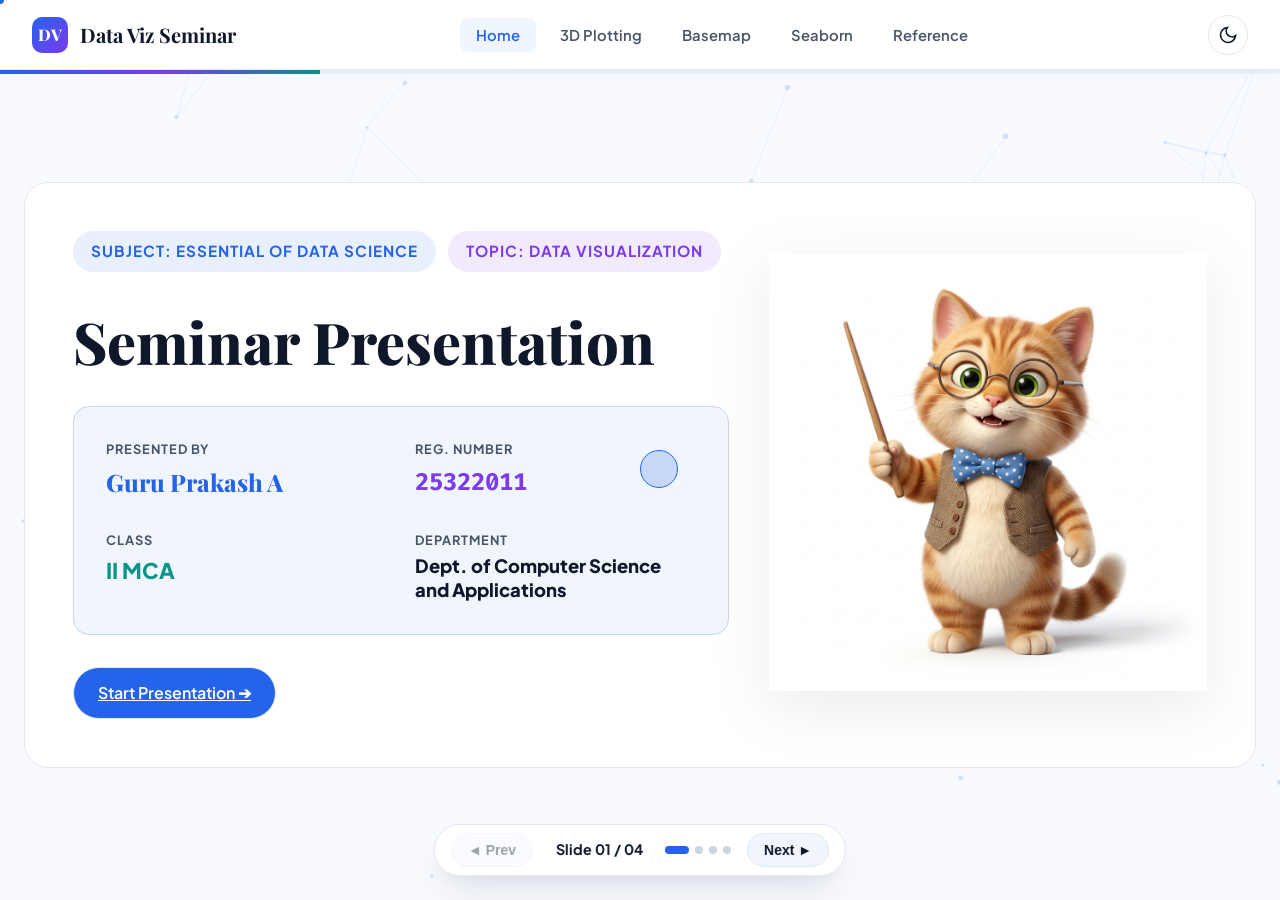
==== index.html @ 28c1ccb3 "Deploy Data Visualization Seminar interactive deck, videos, PPT, and QR codes" ====
<!DOCTYPE html>
<html lang="en" data-theme="light">
<head>
  <meta charset="UTF-8">
  <meta name="viewport" content="width=device-width, initial-scale=1.0">
  <title>Data Visualization Seminar | Essential of Data Science</title>
  <meta name="description" content="Seminar Presentation on Data Visualization in Essential of Data Science. Presented by Guru Prakash A (25322011), II MCA.">
  <link rel="preconnect" href="https://fonts.googleapis.com">
  <link href="https://fonts.googleapis.com/css2?family=Inter:wght@400;500;600;700;800&family=Fira+Code:wght@400;500&display=swap" rel="stylesheet">
  <link rel="stylesheet" href="styles.css">
  <script src="assets/js/plotly-2.27.0.min.js"></script>
  <script src="assets/js/d3.v7.min.js"></script>
  <script src="assets/js/prism.min.js"></script>
  <link rel="stylesheet" href="assets/css/prism-tomorrow.min.css">
</head>
<body>

  <!-- Dynamic Background Canvas -->
  <canvas id="bgCanvas"></canvas>

  <!-- Top Navigation Bar -->
  <nav class="navbar">
    <a href="index.html" class="nav-brand">
      <div class="nav-logo-badge">DV</div>
      <span>Data Viz Seminar</span>
    </a>
    <ul class="nav-links">
      <li><a href="index.html" class="nav-link active">Home</a></li>
      <li><a href="3d-plotting.html" class="nav-link">3D Plotting</a></li>
      <li><a href="basemap.html" class="nav-link">Basemap</a></li>
      <li><a href="seaborn.html" class="nav-link">Seaborn</a></li>
      <li><a href="reference.html" class="nav-link">Reference</a></li>
    </ul>
    <div class="nav-actions">
      <button class="btn-icon" id="themeToggleBtn" aria-label="Toggle Theme">
        <svg width="20" height="20" fill="none" stroke="currentColor" stroke-width="2" viewBox="0 0 24 24"><path d="M21 12.79A9 9 0 1111.21 3 7 7 0 0021 12.79z"/></svg>
      </button>
    </div>
  </nav>

  <div class="top-progress-bar">
    <div class="top-progress-fill"></div>
  </div>

  <main class="presentation-container">

    <!-- SLIDE 1: Cover / Presenter Card with Cat Teacher Cartoon -->
    <section class="slide-section active" id="slide-1" style="min-height: calc(100vh - 90px); display: flex; align-items: center; justify-content: center; padding: 1.5rem;">
      <div class="presenter-fullpage-card" style="width: 100%; max-width: 1240px; background: white; border-radius: 24px; border: 1px solid var(--border-light); box-shadow: var(--shadow-xl); padding: 3rem; display: grid; grid-template-columns: 1.2fr 0.8fr; gap: 2.5rem; align-items: center; position: relative; overflow: hidden;">
        
        <div style="z-index: 2;">
          <div style="display: flex; gap: 12px; flex-wrap: wrap; margin-bottom: 1.5rem;">
            <span class="slide-badge" style="background: rgba(37,99,235,0.1); color: var(--accent-primary); font-size: 0.95rem; padding: 8px 18px;">SUBJECT: ESSENTIAL OF DATA SCIENCE</span>
            <span class="slide-badge" style="background: rgba(124,58,237,0.1); color: var(--accent-secondary); font-size: 0.95rem; padding: 8px 18px;">TOPIC: DATA VISUALIZATION</span>
          </div>

          <h1 style="font-family: var(--font-heading); font-size: clamp(2.4rem, 4.5vw, 3.8rem); font-weight: 800; color: var(--text-main); margin-bottom: 2rem; line-height: 1.15;">
            Seminar Presentation
          </h1>

          <div style="display: grid; grid-template-columns: 1fr 1fr; gap: 1.75rem; background: var(--bg-secondary); padding: 2rem; border-radius: 16px; border: 1px solid var(--border-subtle);">
            <div>
              <div style="font-size: 0.8rem; font-weight: 700; text-transform: uppercase; letter-spacing: 1px; color: var(--text-muted); margin-bottom: 4px;">PRESENTED BY</div>
              <div style="font-size: 1.5rem; font-weight: 800; color: var(--accent-primary); font-family: var(--font-heading);">Guru Prakash A</div>
            </div>

            <div>
              <div style="font-size: 0.8rem; font-weight: 700; text-transform: uppercase; letter-spacing: 1px; color: var(--text-muted); margin-bottom: 4px;">REG. NUMBER</div>
              <div style="font-size: 1.5rem; font-weight: 800; color: var(--accent-secondary); font-family: var(--font-code);">25322011</div>
            </div>

            <div>
              <div style="font-size: 0.8rem; font-weight: 700; text-transform: uppercase; letter-spacing: 1px; color: var(--text-muted); margin-bottom: 4px;">CLASS</div>
              <div style="font-size: 1.35rem; font-weight: 800; color: var(--accent-teal);">II MCA</div>
            </div>

            <div>
              <div style="font-size: 0.8rem; font-weight: 700; text-transform: uppercase; letter-spacing: 1px; color: var(--text-muted); margin-bottom: 4px;">DEPARTMENT</div>
              <div style="font-size: 1.15rem; font-weight: 800; color: var(--text-main); line-height: 1.3;">Dept. of Computer Science and Applications</div>
            </div>
          </div>

          <div style="margin-top: 2rem; display: flex; gap: 1rem;">
            <a href="3d-plotting.html" class="slide-btn" style="background: var(--accent-primary); color: white; padding: 12px 24px; font-size: 1rem;">Start Presentation ➔</a>
          </div>
        </div>

        <!-- Cat Teacher Cartoon Illustration -->
        <div style="text-align: center; position: relative;">
          <img src="assets/images/cat_teacher.png" alt="Cat Teacher Cartoon with Pointer Stick" style="width: 100%; max-height: 480px; object-fit: contain; filter: drop-shadow(0 15px 30px rgba(0,0,0,0.08));" />
        </div>

      </div>
    </section>

    <!-- SLIDE 2: Overview & Flowchart Diagram (Only Image & Prominent Bold Title) -->
    <section class="slide-section" id="slide-2" style="min-height: calc(100vh - 90px); display: flex; flex-direction: column; justify-content: center; align-items: center; text-align: center;">
      <div class="slide-badge" style="margin-bottom: 1rem;">📖 Seminar Overview</div>
      <h2 class="slide-title" style="font-size: clamp(2.5rem, 5vw, 4.2rem); font-weight: 800; color: var(--text-main); margin-bottom: 0.75rem; letter-spacing: -0.5px;">
        About This Seminar Topic
      </h2>
      <p class="slide-subtitle" style="font-size: 1.15rem; max-width: 900px; margin: 0 auto 2rem; color: var(--text-muted); line-height: 1.8;">
        This seminar covers key topics from <em>Essential of Data Science</em> — focusing on <strong>Matplotlib 3D plotting</strong>, <strong>Basemap geographic mapping</strong>, and <strong>Seaborn statistical graphics</strong>.
      </p>

      <!-- BIG Flowchart Content Image (Full Focus) -->
      <div class="interactive-card" style="width: 100%; max-width: 1100px; text-align: center; padding: 2rem; background: white; border-radius: 20px; box-shadow: var(--shadow-xl); border: 1px solid var(--border-light);">
        <img class="flowchart-img" src="assets/images/flowchart.png" alt="Data Visualization Flowchart with Teddy Bear Teacher" style="width: 100%; max-height: 520px; object-fit: contain; border-radius: 12px; filter: drop-shadow(0 10px 25px rgba(0,0,0,0.06));" />
      </div>

      <div style="margin-top: 1.75rem; display: flex; gap: 1rem; justify-content: center;">
        <button class="slide-btn" onclick="if(window.goToSlide) window.goToSlide(2);" style="background: var(--accent-primary); color: white; padding: 10px 22px; font-weight: 700;">
          Explore Foundations & Scope ➔
        </button>
      </div>
    </section>

    <!-- SLIDE 3: What is Data Visualization & Key Topics Covered -->
    <section class="slide-section" id="slide-3">
      <div class="slide-badge">📌 Core Foundations & Scope</div>
      <h2 class="slide-title" style="font-size: clamp(2.2rem, 4.2vw, 3.4rem); font-weight: 800;">What is Data Visualization?</h2>
      <p class="slide-subtitle">
        Understanding the graphical representation of data, why visual abstraction matters, and the core modules explored in this seminar.
      </p>

      <div class="card-grid-2col">
        <div class="interactive-card">
          <h3 class="card-title" style="display: flex; align-items: center; gap: 8px;">
            <span>📌 What is Data Visualization?</span>
          </h3>
          <p style="color:var(--text-muted); line-height:1.9; margin-top:0.75rem;">
            <strong>Data Visualization</strong> is the graphical representation of information and data. By using visual elements like charts, graphs, and maps,
            data visualization tools provide an accessible way to see and understand trends, outliers, and patterns in data.
          </p>
          <p style="color:var(--text-muted); line-height:1.9; margin-top:0.75rem;">
            In Python, the primary foundational library is <strong>Matplotlib</strong> — a multi-platform data visualization library built on NumPy arrays and designed to integrate with SciPy and Pandas.
          </p>

          <!-- Real-World Example Box -->
          <div class="topic-realworld-box">
            <div class="realworld-box-header">
              <span>💡 Real-World Example & Industry Application</span>
            </div>
            <div class="realworld-box-content">
              <div class="realworld-item example">
                <strong>🌐 Real-World Example:</strong> High-frequency financial trading dashboards visualizing live stock fluctuations and public health pandemic rate tracking.
              </div>
              <div class="realworld-item usage">
                <strong>🏢 Where It Is Used:</strong> FinTech quantitative analytics, enterprise executive reporting, healthcare epidemiology, and scientific research publications.
              </div>
            </div>
          </div>
        </div>

        <div class="interactive-card">
          <h3 class="card-title" style="display: flex; align-items: center; gap: 8px;">
            <span>🔑 Key Topics Covered in This Seminar</span>
          </h3>
          <ul style="margin-left:1.25rem; margin-top:1rem; color:var(--text-muted); line-height:2.1; font-size: 0.95rem;">
            <li><strong>Topic 1: 3D Plotting in Matplotlib:</strong> <code>mplot3d</code> toolkit, 3D line & scatter, contour relief, camera angle optimization (<code>view_init</code>), wireframes & surfaces, and surface triangulations.</li>
            <li><strong>Topic 2: Geographic Data with Basemap:</strong> Map projections (cylindrical, pseudo-cylindrical, perspective, conic), physical boundaries, relief backgrounds, and plotting multi-dimensional coordinates.</li>
            <li><strong>Topic 3: Visualization with Seaborn:</strong> High-level statistical exploration, Kernel Density Estimation (KDE), pairplots, faceted grids, factor plots, and time-series bar plots.</li>
          </ul>

          <div style="margin-top: 1.5rem; display: flex; gap: 10px; flex-wrap: wrap;">
            <a href="3d-plotting.html" class="slide-btn" style="background: var(--accent-secondary); color: white; padding: 8px 16px; font-size: 0.85rem;">Topic 1: 3D Plotting ➔</a>
            <a href="basemap.html" class="slide-btn" style="background: var(--accent-teal); color: white; padding: 8px 16px; font-size: 0.85rem;">Topic 2: Basemap ➔</a>
            <a href="seaborn.html" class="slide-btn" style="background: var(--accent-rose); color: white; padding: 8px 16px; font-size: 0.85rem;">Topic 3: Seaborn ➔</a>
          </div>
        </div>
      </div>
    </section>

    <!-- SLIDE 4: Datasets Reference Table -->
    <section class="slide-section" id="slide-4">
      <div class="slide-badge">📁 Datasets Used in This Seminar</div>
      <h2 class="slide-title">Dataset Reference Guide</h2>
      <p class="slide-subtitle">
        All datasets referenced across the three topics are summarized below. No per-slide repetition — this is your single reference table.
      </p>

      <div class="interactive-card" style="margin-bottom:1.5rem;">
        <h3 class="card-title" style="margin-bottom:1rem;">📊 All Datasets at a Glance</h3>
        <div style="overflow-x:auto;">
          <table style="width:100%; border-collapse:collapse; font-size:0.92rem;">
            <thead>
              <tr style="border-bottom:2px solid var(--border-light); background:var(--bg-secondary); text-align:left;">
                <th style="padding:10px;">Dataset</th>
                <th style="padding:10px;">Rows × Cols</th>
                <th style="padding:10px;">Key Columns</th>
                <th style="padding:10px;">Used In</th>
                <th style="padding:10px;">Source</th>
              </tr>
            </thead>
            <tbody>
              <tr style="border-bottom:1px solid var(--border-light);">
                <td style="padding:10px; font-weight:700; color:var(--accent-rose);">🌸 Iris</td>
                <td style="padding:10px;">150 × 5</td>
                <td style="padding:10px;"><code>sepal_length, sepal_width, petal_length, petal_width, species</code></td>
                <td style="padding:10px;">3D Scatter, Pairplot, KDE</td>
                <td style="padding:10px;">Fisher, 1936 / <code>sns.load_dataset("iris")</code></td>
              </tr>
              <tr style="border-bottom:1px solid var(--border-light);">
                <td style="padding:10px; font-weight:700; color:var(--accent-primary);">🍽️ Tips</td>
                <td style="padding:10px;">244 × 7</td>
                <td style="padding:10px;"><code>total_bill, tip, sex, smoker, day, time, size</code></td>
                <td style="padding:10px;">Faceted Histograms, Factor Plots, 3D Bar</td>
                <td style="padding:10px;"><code>sns.load_dataset("tips")</code></td>
              </tr>
              <tr style="border-bottom:1px solid var(--border-light);">
                <td style="padding:10px; font-weight:700; color:var(--accent-teal);">✈️ Flights</td>
                <td style="padding:10px;">144 × 3</td>
                <td style="padding:10px;"><code>year, month, passengers</code> (pivoted 12×12)</td>
                <td style="padding:10px;">Heatmap, 3D Surface Topography</td>
                <td style="padding:10px;"><code>sns.load_dataset("flights")</code></td>
              </tr>
              <tr style="border-bottom:1px solid var(--border-light);">
                <td style="padding:10px; font-weight:700; color:var(--accent-secondary);">🌐 World Cities</td>
                <td style="padding:10px;">20 × 5</td>
                <td style="padding:10px;"><code>city, country, lat, lon, pop</code></td>
                <td style="padding:10px;">Basemap Scatter Overlay, Bubble Map</td>
                <td style="padding:10px;">Curated major metro areas</td>
              </tr>
              <tr style="border-bottom:1px solid var(--border-light);">
                <td style="padding:10px; font-weight:700; color:#d97706;">📐 Parametric Helix</td>
                <td style="padding:10px;">1000 pts</td>
                <td style="padding:10px;"><code>z = linspace(0,15), x = sin(z), y = cos(z)</code></td>
                <td style="padding:10px;">3D Line & Scatter, ax.plot3D</td>
                <td style="padding:10px;">Generated via NumPy</td>
              </tr>
              <tr>
                <td style="padding:10px; font-weight:700;">🔬 Sinusoidal Grid</td>
                <td style="padding:10px;">30×30 mesh</td>
                <td style="padding:10px;"><code>Z = sin(sqrt(X² + Y²))</code>, meshgrid(-6,6)</td>
                <td style="padding:10px;">Contour3D, Wireframe, Surface, Triangulation</td>
                <td style="padding:10px;">Generated via NumPy meshgrid</td>
              </tr>
            </tbody>
          </table>
        </div>
      </div>

      <!-- Real-World Example Box for Datasets -->
      <div class="topic-realworld-box" style="margin-bottom: 2rem;">
        <div class="realworld-box-header">
          <span>💡 Real-World Example & Industry Application</span>
        </div>
        <div class="realworld-box-content">
          <div class="realworld-item example">
            <strong>🌐 Real-World Example:</strong> Benchmark datasets like Fisher's Iris and restaurant tipping logs provide standard ground-truth baselines for verifying statistical clustering and predictive modeling.
          </div>
          <div class="realworld-item usage">
            <strong>🏢 Where It Is Used:</strong> Machine learning algorithm validation, data science university curriculum benchmark tests, and automated model evaluation pipelines.
          </div>
        </div>
      </div>

      <!-- Navigation Footer for Datasets Slide -->
      <div class="slide-footer-nav" style="margin-top: 2rem;">
        <a href="javascript:void(0)" onclick="if(window.goToSlide) window.goToSlide(0)" class="footer-nav-card">
          ↺ Back to Cover
        </a>
        <a href="3d-plotting.html" class="footer-nav-card" style="background: var(--accent-primary); color: white; border-color: var(--accent-primary);">
          Start Topic 1: 3D Plotting ➔
        </a>
      </div>
    </section>

  </main>

  <!-- Floating Presentation Dock -->
  <div class="slide-controls-dock">
    <button class="slide-btn slide-btn-prev">◄ Prev</button>
    <div class="slide-indicator">Slide 01 / 04</div>
    <div class="slide-dots"></div>
    <button class="slide-btn slide-btn-next">Next ►</button>
  </div>

  <!-- Command Palette Modal -->
  <div class="cmd-palette-backdrop" id="cmdPaletteBackdrop">
    <div class="cmd-palette-modal">
      <div class="cmd-input-box">
        <svg width="20" height="20" fill="none" stroke="currentColor" stroke-width="2" viewBox="0 0 24 24"><circle cx="11" cy="11" r="8"/><path d="M21 21l-4.35-4.35"/></svg>
        <input type="text" id="cmdInput" placeholder="Search slides, topics, datasets..." />
      </div>
      <ul class="cmd-results-list" id="cmdResultsList"></ul>
    </div>
  </div>

  <!-- Application Script -->
  <script src="script.js"></script>
</body>
</html>
---- styles.css ----
/* ==========================================================================
   INTERACTIVE DATA VISUALIZATION SEMINAR - SLIDE PRESENTATION DESIGN SYSTEM
   ========================================================================== */

@import url('https://fonts.googleapis.com/css2?family=Fira+Code:wght@400;500;600&family=Playfair+Display:ital,wght@0,500;0,700;0,800;1,600&family=Plus+Jakarta+Sans:wght@300;400;500;600;700;800&display=swap');

:root {
  /* Color Palette - White / Light Porcelain Base */
  --bg-primary: #f8faff;
  --bg-secondary: #f1f5fd;
  --bg-tertiary: #e8eef8;
  --bg-card: #ffffff;
  --bg-card-hover: #ffffff;
  --bg-code: #f6f8fc;         /* WHITE-BASED code blocks */
  --bg-code-header: #eef2fa;  /* lighter header for code */

  --text-main: #0f172a;
  --text-muted: #475569;
  --text-light: #64748b;
  --text-inverse: #ffffff;
  --text-code: #1e293b;       /* dark text on light code bg */

  --border-light: #e2e8f0;
  --border-subtle: #cbd5e1;
  --border-code: #dde3f0;
  --border-focus: #3b82f6;

  /* Brand & Topic Accents */
  --accent-primary: #2563eb;
  --accent-primary-light: #eff6ff;
  --accent-secondary: #7c3aed;
  --accent-teal: #0d9488;
  --accent-amber: #d97706;
  --accent-rose: #e11d48;

  --cursor-color: #2563eb;
  --cursor-glow: rgba(37, 99, 235, 0.25);

  /* Layout & Shadows */
  --shadow-sm: 0 2px 8px rgba(15, 23, 42, 0.06);
  --shadow-md: 0 10px 30px -5px rgba(15, 23, 42, 0.08), 0 4px 10px -2px rgba(15, 23, 42, 0.04);
  --shadow-lg: 0 20px 40px -10px rgba(15, 23, 42, 0.12), 0 10px 15px -5px rgba(15, 23, 42, 0.05);
  --shadow-hero: 0 32px 64px -16px rgba(37, 99, 235, 0.2);

  --radius-sm: 8px;
  --radius-md: 14px;
  --radius-lg: 24px;
  --radius-xl: 32px;
  --radius-full: 9999px;

  --font-heading: 'Playfair Display', Georgia, serif;
  --font-body: 'Plus Jakarta Sans', -apple-system, BlinkMacSystemFont, sans-serif;
  --font-code: 'Fira Code', monospace;

  /* Gradient tokens */
  --grad-blue: linear-gradient(135deg, #2563eb 0%, #7c3aed 100%);
  --grad-teal: linear-gradient(135deg, #0d9488 0%, #2563eb 100%);
  --grad-rose: linear-gradient(135deg, #e11d48 0%, #d97706 100%);
  --grad-surface: linear-gradient(160deg, #f8faff 0%, #eff6ff 100%);
}

[data-theme="dark"] {
  --bg-primary: #0b0f19;
  --bg-secondary: #111827;
  --bg-tertiary: #1f2937;
  --bg-card: #151d30;
  --bg-card-hover: #1e293b;
  --bg-code: #1a2236;
  --bg-code-header: #111827;
  --text-code: #e2e8f0;
  --border-code: #334155;

  --text-main: #f8fafc;
  --text-muted: #94a3b8;
  --text-light: #64748b;

  --border-light: #1e293b;
  --border-subtle: #334155;
}

/* Reset & Base */
*, *::before, *::after {
  box-sizing: border-box;
  margin: 0;
  padding: 0;
}

html {
  font-size: 16px;
  scroll-behavior: smooth;
  height: 100%;
}

body {
  font-family: var(--font-body);
  background-color: var(--bg-primary);
  color: var(--text-main);
  line-height: 1.6;
  overflow-x: hidden;
  -webkit-font-smoothing: antialiased;
}

/* PAGE TRANSITION OVERLAY */
.page-transition-overlay {
  position: fixed;
  top: 0;
  left: 0;
  width: 100vw;
  height: 100vh;
  background: white;
  z-index: 10000;
  pointer-events: none;
  opacity: 0;
  transition: opacity 0.4s ease;
}
.page-transition-overlay.active {
  opacity: 1;
  pointer-events: all;
}

/* ============================================================
   HERO COVER SLIDE STYLES
   ============================================================ */
.hero-cover-slide {
  position: relative;
  min-height: calc(100vh - 70px);
  display: flex;
  flex-direction: column;
  justify-content: center;
  align-items: center;
  text-align: center;
  padding: 4rem 2rem 7rem;
  overflow: hidden;
}

/* Animated mesh gradient orbs behind hero */
.hero-orb {
  position: absolute;
  border-radius: 50%;
  filter: blur(80px);
  opacity: 0.22;
  animation: orbFloat 8s ease-in-out infinite;
  pointer-events: none;
}
.hero-orb.orb-1 {
  width: 500px; height: 500px;
  background: #2563eb;
  top: -120px; left: -120px;
  animation-delay: 0s;
}
.hero-orb.orb-2 {
  width: 420px; height: 420px;
  background: #7c3aed;
  top: 30%; right: -80px;
  animation-delay: 2.5s;
}
.hero-orb.orb-3 {
  width: 350px; height: 350px;
  background: #0d9488;
  bottom: -60px; left: 30%;
  animation-delay: 5s;
}
.hero-orb.orb-4 {
  width: 280px; height: 280px;
  background: #e11d48;
  bottom: 20%; left: -50px;
  animation-delay: 1.5s;
}
@keyframes orbFloat {
  0%, 100% { transform: translate(0, 0) scale(1); }
  33%       { transform: translate(30px, -25px) scale(1.05); }
  66%       { transform: translate(-20px, 20px) scale(0.95); }
}

.hero-eyebrow {
  display: inline-flex;
  align-items: center;
  gap: 8px;
  padding: 6px 18px;
  border-radius: var(--radius-full);
  background: rgba(37,99,235,0.1);
  border: 1px solid rgba(37,99,235,0.25);
  color: var(--accent-primary);
  font-size: 0.825rem;
  font-weight: 700;
  text-transform: uppercase;
  letter-spacing: 1.5px;
  margin-bottom: 1.5rem;
  animation: fadeUp 0.8s ease both;
}

.hero-main-title {
  font-family: var(--font-heading);
  font-size: clamp(2.8rem, 6vw, 5.2rem);
  font-weight: 800;
  line-height: 1.08;
  margin-bottom: 1.5rem;
  background: linear-gradient(135deg, #0f172a 0%, #2563eb 40%, #7c3aed 70%, #0d9488 100%);
  -webkit-background-clip: text;
  -webkit-text-fill-color: transparent;
  background-clip: text;
  animation: fadeUp 0.9s 0.1s ease both;
}

.hero-subtitle {
  font-size: 1.2rem;
  color: var(--text-muted);
  max-width: 660px;
  margin: 0 auto 2.5rem;
  line-height: 1.8;
  animation: fadeUp 1s 0.2s ease both;
}

.hero-meta-strip {
  display: flex;
  align-items: center;
  justify-content: center;
  flex-wrap: wrap;
  gap: 1.5rem;
  margin-bottom: 2.5rem;
  animation: fadeUp 1s 0.3s ease both;
}

.hero-meta-item {
  display: flex;
  align-items: center;
  gap: 8px;
  padding: 8px 18px;
  border-radius: var(--radius-full);
  border: 1px solid var(--border-light);
  background: white;
  font-size: 0.9rem;
  font-weight: 600;
  color: var(--text-muted);
  box-shadow: var(--shadow-sm);
}

.hero-topic-pills {
  display: flex;
  align-items: center;
  justify-content: center;
  flex-wrap: wrap;
  gap: 1rem;
  animation: fadeUp 1s 0.4s ease both;
}

.hero-pill {
  display: flex;
  align-items: center;
  gap: 8px;
  padding: 10px 22px;
  border-radius: var(--radius-md);
  font-weight: 700;
  font-size: 0.95rem;
  cursor: pointer;
  text-decoration: none;
  transition: all 0.3s cubic-bezier(0.16,1,0.3,1);
  box-shadow: var(--shadow-md);
}
.hero-pill:hover {
  transform: translateY(-3px);
  box-shadow: var(--shadow-lg);
}
.hero-pill.pill-3d   { background: linear-gradient(135deg,#7c3aed,#9f55ff); color:#fff; }
.hero-pill.pill-map  { background: linear-gradient(135deg,#0d9488,#06b6d4); color:#fff; }
.hero-pill.pill-sea  { background: linear-gradient(135deg,#e11d48,#f59e0b); color:#fff; }

.hero-scroll-hint {
  position: absolute;
  bottom: 100px;
  left: 50%;
  transform: translateX(-50%);
  display: flex;
  flex-direction: column;
  align-items: center;
  gap: 6px;
  color: var(--text-light);
  font-size: 0.8rem;
  font-weight: 600;
  letter-spacing: 1px;
  text-transform: uppercase;
  animation: fadeUp 1s 0.6s ease both, bounceScroll 2s 1.5s ease infinite;
}
.hero-scroll-hint svg { animation: bounceDown 1.5s ease infinite; }

@keyframes bounceDown {
  0%, 100% { transform: translateY(0); }
  50% { transform: translateY(6px); }
}
@keyframes fadeUp {
  from { opacity: 0; transform: translateY(24px); }
  to   { opacity: 1; transform: translateY(0); }
}
@keyframes bounceScroll {
  0%, 100% { opacity: 0.6; }
  50% { opacity: 1; }
}

/* ============================================================
   FLOWCHART / CONTENT PAGE STYLES
   ============================================================ */
.flowchart-page {
  min-height: calc(100vh - 70px);
  padding: 3rem 2rem 7rem;
  display: flex;
  flex-direction: column;
  justify-content: center;
  max-width: 1200px;
  margin: 0 auto;
}

.flowchart-wrapper {
  position: relative;
  width: 100%;
  background: white;
  border-radius: var(--radius-xl);
  border: 1px solid var(--border-light);
  box-shadow: var(--shadow-lg);
  padding: 3rem;
  overflow: hidden;
}

/* SVG flowchart drawn inline */
.fc-svg {
  width: 100%;
  height: auto;
  display: block;
}

/* Animated connectors */
.fc-line {
  stroke-dasharray: 200;
  stroke-dashoffset: 200;
  animation: drawLine 1.2s ease forwards;
}
@keyframes drawLine {
  to { stroke-dashoffset: 0; }
}

.fc-node {
  opacity: 0;
  transform: scale(0.85) translateY(10px);
  animation: nodeIn 0.5s cubic-bezier(0.16,1,0.3,1) forwards;
}
@keyframes nodeIn {
  to { opacity: 1; transform: scale(1) translateY(0); }
}

/* Staggered delays */
.fc-node:nth-child(1) { animation-delay: 0.1s; }
.fc-node:nth-child(2) { animation-delay: 0.25s; }
.fc-node:nth-child(3) { animation-delay: 0.4s; }
.fc-node:nth-child(4) { animation-delay: 0.55s; }
.fc-node:nth-child(5) { animation-delay: 0.7s; }
.fc-node:nth-child(6) { animation-delay: 0.85s; }
.fc-node:nth-child(7) { animation-delay: 1.0s; }
.fc-node:nth-child(8) { animation-delay: 1.15s; }
.fc-node:nth-child(9) { animation-delay: 1.3s; }
.fc-node:nth-child(10) { animation-delay: 1.45s; }
.fc-node:nth-child(11) { animation-delay: 1.6s; }
.fc-node:nth-child(12) { animation-delay: 1.75s; }
.fc-node:nth-child(13) { animation-delay: 1.9s; }
.fc-node:nth-child(14) { animation-delay: 2.05s; }
.fc-node:nth-child(15) { animation-delay: 2.2s; }

/* CUSTOM CURSOR */
.custom-cursor-dot,
.custom-cursor-circle {
  pointer-events: none;
  position: fixed;
  top: 0; left: 0;
  border-radius: 50%;
  z-index: 9999;
  transform: translate(-50%, -50%);
  transition: opacity 0.3s ease, background-color 0.3s ease, border-color 0.3s ease, width 0.25s ease, height 0.25s ease;
}
.custom-cursor-dot {
  width: 8px; height: 8px;
  background-color: var(--cursor-color);
  box-shadow: 0 0 10px var(--cursor-glow);
}
.custom-cursor-circle {
  width: 38px; height: 38px;
  border: 1.5px solid var(--cursor-color);
  background-color: var(--cursor-glow);
}
body.hovering-interactive .custom-cursor-circle {
  width: 58px; height: 58px;
  background-color: var(--cursor-glow);
  transform: translate(-50%, -50%) scale(1.1);
  border-width: 2px;
}
body.hovering-code .custom-cursor-circle {
  width: 48px; height: 48px;
  background-color: rgba(37,99,235,0.1);
  border-color: var(--accent-primary);
}
@media (max-width: 768px) {
  .custom-cursor-dot, .custom-cursor-circle { display: none !important; }
}

/* TOP NAVIGATION BAR */
.navbar {
  position: fixed;
  top: 0; left: 0;
  width: 100%; height: 70px;
  background: rgba(255, 255, 255, 0.92);
  backdrop-filter: blur(16px);
  -webkit-backdrop-filter: blur(16px);
  border-bottom: 1px solid var(--border-light);
  z-index: 1000;
  display: flex;
  align-items: center;
  justify-content: space-between;
  padding: 0 2rem;
  box-shadow: 0 1px 16px rgba(37,99,235,0.04);
}
[data-theme="dark"] .navbar { background: rgba(11, 15, 25, 0.92); }

.nav-brand {
  display: flex; align-items: center; gap: 0.75rem;
  text-decoration: none; color: var(--text-main);
  font-family: var(--font-heading); font-weight: 700; font-size: 1.25rem;
}
.nav-logo-badge {
  width: 36px; height: 36px; border-radius: 10px;
  background: var(--grad-blue);
  color: white; display: flex; align-items: center; justify-content: center;
  font-weight: 800; font-size: 1rem;
}
.nav-links { display: flex; align-items: center; gap: 0.5rem; list-style: none; }
.nav-link {
  padding: 0.5rem 1rem;
  text-decoration: none; color: var(--text-muted);
  font-weight: 600; font-size: 0.925rem;
  border-radius: var(--radius-sm);
  transition: all 0.2s ease;
}
.nav-link:hover, .nav-link.active {
  color: var(--accent-primary);
  background-color: var(--accent-primary-light);
}
.btn-icon {
  width: 40px; height: 40px; border-radius: 50%;
  border: 1px solid var(--border-light);
  background: var(--bg-card); color: var(--text-main);
  display: flex; align-items: center; justify-content: center; cursor: pointer;
}

/* SLIDE DECK DOCK & PROGRESS */
.top-progress-bar {
  position: fixed; top: 70px; left: 0;
  width: 100%; height: 4px;
  background: rgba(226, 232, 240, 0.5); z-index: 999;
}
.top-progress-fill {
  height: 100%; width: 0%;
  background: linear-gradient(90deg, #2563eb, #7c3aed, #0d9488);
  transition: width 0.3s cubic-bezier(0.16, 1, 0.3, 1);
}
.slide-controls-dock {
  position: fixed; bottom: 24px; left: 50%; transform: translateX(-50%);
  background: rgba(255, 255, 255, 0.95);
  backdrop-filter: blur(20px); -webkit-backdrop-filter: blur(20px);
  border: 1px solid var(--border-light);
  box-shadow: var(--shadow-lg);
  border-radius: var(--radius-full);
  padding: 8px 16px;
  display: flex; align-items: center; gap: 16px; z-index: 990;
}
[data-theme="dark"] .slide-controls-dock {
  background: rgba(15, 23, 42, 0.95); border-color: var(--border-subtle);
}
.slide-btn {
  background: var(--bg-secondary);
  border: 1px solid var(--border-light);
  color: var(--text-main);
  padding: 8px 16px; border-radius: var(--radius-full);
  font-weight: 600; font-size: 0.875rem;
  display: flex; align-items: center; gap: 6px;
  cursor: pointer; transition: all 0.2s ease;
}
.slide-btn:hover:not(:disabled) {
  background: var(--accent-primary); color: white; border-color: var(--accent-primary);
}
.slide-btn:disabled { opacity: 0.4; cursor: not-allowed; }
.slide-indicator {
  font-weight: 700; font-size: 0.9rem; color: var(--text-main);
  min-width: 100px; text-align: center;
}
.slide-dots { display: flex; gap: 6px; }
.slide-dot {
  width: 8px; height: 8px; border-radius: 50%;
  background: var(--border-subtle); cursor: pointer;
  transition: all 0.3s ease;
}
.slide-dot.active {
  width: 24px; border-radius: 12px; background: var(--accent-primary);
}

/* ============================================================
   PRESENTER HERO CARD STYLES
   ============================================================ */
.presenter-hero-card {
  background: white;
  border-radius: var(--radius-xl);
  border: 1px solid var(--border-light);
  box-shadow: var(--shadow-lg);
  padding: 1.75rem 2rem;
  margin: 1.5rem 0 2rem;
  transition: transform 0.3s ease, box-shadow 0.3s ease;
}
.presenter-hero-card:hover {
  transform: translateY(-2px);
  box-shadow: var(--shadow-xl);
}
.presenter-grid {
  display: grid;
  grid-template-columns: repeat(auto-fit, minmax(200px, 1fr));
  gap: 1.25rem;
}
.presenter-box {
  display: flex;
  flex-direction: column;
  gap: 4px;
}
.presenter-label {
  font-size: 0.78rem;
  font-weight: 700;
  text-transform: uppercase;
  letter-spacing: 0.8px;
  color: var(--text-muted);
}
.presenter-value {
  font-size: 1.1rem;
  font-weight: 800;
  color: var(--text-main);
  font-family: var(--font-heading);
}
.presenter-value.name { color: var(--accent-primary); font-size: 1.25rem; }
.presenter-value.code { font-family: var(--font-code); color: var(--accent-secondary); }
.presenter-value.tag { color: var(--accent-teal); }
.presenter-value.dept { font-size: 0.95rem; line-height: 1.3; }

/* CANVAS & SLIDES */
#bgCanvas {
  position: fixed; top: 0; left: 0;
  width: 100vw; height: 100vh;
  pointer-events: none; z-index: -1; opacity: 0.6;
  transition: opacity 0.5s ease;
}
.presentation-container { padding-top: 70px; min-height: 100vh; }

/* ============================================================
   DISTINCT SLIDE TRANSITION ANIMATIONS PER PAGE
   ============================================================ */
.slide-section {
  min-height: calc(100vh - 70px);
  padding: 2.5rem 2rem 6rem;
  display: none; flex-direction: column; justify-content: center;
  max-width: 1300px; margin: 0 auto;
  opacity: 0;
  transition: opacity 0.45s ease, transform 0.45s ease;
}

.slide-section.active {
  display: flex !important;
  opacity: 1 !important;
}

/* Slide 1 Transition: Scale & Fade Entrance */
.slide-section#slide-1.active {
  animation: slideZoomFade 0.65s cubic-bezier(0.16, 1, 0.3, 1) forwards;
}
@keyframes slideZoomFade {
  0% { opacity: 0; transform: scale(0.92) translateY(24px); }
  100% { opacity: 1; transform: scale(1) translateY(0); }
}

/* Slide 2 Transition: Slide In From Right */
.slide-section#slide-2.active {
  animation: slideInRightAnim 0.65s cubic-bezier(0.16, 1, 0.3, 1) forwards;
}
@keyframes slideInRightAnim {
  0% { opacity: 0; transform: translateX(60px) rotate(1deg); }
  100% { opacity: 1; transform: translateX(0) rotate(0deg); }
}

/* Slide 3 Transition: 3D Flip In Y */
.slide-section#slide-3.active {
  animation: slideFlipYAnim 0.7s cubic-bezier(0.16, 1, 0.3, 1) forwards;
}
@keyframes slideFlipYAnim {
  0% { opacity: 0; transform: perspective(1000px) rotateY(-12deg) translateY(30px); }
  100% { opacity: 1; transform: perspective(1000px) rotateY(0deg) translateY(0); }
}

/* Slide 4 Transition: Upward Elastic Bounce */
.slide-section#slide-4.active {
  animation: slideBounceUpAnim 0.65s cubic-bezier(0.16, 1, 0.3, 1) forwards;
}
@keyframes slideBounceUpAnim {
  0% { opacity: 0; transform: translateY(70px) scale(0.96); }
  100% { opacity: 1; transform: translateY(0) scale(1); }
}

/* Slide 5 & Slide 8 Transition: Thank You Glow & Bounce */
.slide-section#slide-5.active, .slide-section#slide-8.active {
  animation: slideGlowBounceAnim 0.75s cubic-bezier(0.16, 1, 0.3, 1) forwards;
}
@keyframes slideGlowBounceAnim {
  0% { opacity: 0; transform: scale(0.88) translateY(36px); }
  60% { transform: scale(1.02) translateY(-6px); }
  100% { opacity: 1; transform: scale(1) translateY(0); }
}

.slide-section.active {
  opacity: 1 !important;
}

.slide-badge {
  display: inline-flex; align-items: center; gap: 6px;
  padding: 6px 14px; border-radius: var(--radius-full);
  background: var(--accent-primary-light); color: var(--accent-primary);
  font-weight: 700; font-size: 0.825rem;
  text-transform: uppercase; letter-spacing: 1px;
  width: fit-content; margin-bottom: 0.75rem;
}
.slide-title {
  font-family: var(--font-heading);
  font-size: clamp(2.2rem, 4vw, 3.5rem);
  font-weight: 800; line-height: 1.15;
  color: var(--text-main); margin-bottom: 0.75rem;
}
.slide-subtitle {
  font-size: 1.05rem; color: var(--text-muted);
  max-width: 850px; margin-bottom: 2rem; line-height: 1.8;
}

/* CARDS & GRIDS */
.card-grid {
  display: grid;
  grid-template-columns: repeat(auto-fit, minmax(320px, 1fr));
  gap: 1.75rem; margin: 1.5rem 0;
}
.card-grid-2col {
  display: grid; grid-template-columns: 1fr 1fr; gap: 2rem;
}
@media (max-width: 992px) {
  .card-grid-2col { grid-template-columns: 1fr; }
}

.interactive-card {
  background: var(--bg-card);
  border: 1px solid var(--border-light);
  border-radius: var(--radius-lg);
  padding: 2rem;
  box-shadow: var(--shadow-md);
  transition: all 0.3s cubic-bezier(0.16, 1, 0.3, 1);
}
.interactive-card:hover {
  transform: translateY(-4px);
  box-shadow: var(--shadow-lg);
  border-color: rgba(37,99,235,0.2);
}
.card-header {
  display: flex; align-items: center; justify-content: space-between; margin-bottom: 1rem;
}
.card-title { font-size: 1.25rem; font-weight: 700; font-family: var(--font-heading); }

/* ============================================================
   CODE BLOCKS — PURE WHITE BACKGROUND & BOLD BLACK TEXT
   ============================================================ */

/* Force all pre/code blocks from Prism and custom containers to pure white bg, bold dark text, and NO vertical scrollbars */
pre[class*="language-"],
code[class*="language-"],
.code-container,
.code-content,
.colab-execution-cell,
.colab-execution-cell pre,
.colab-execution-cell code {
  background: #ffffff !important;
  color: #0f172a !important;
  font-weight: 700 !important;
  font-family: var(--font-code) !important;
  text-shadow: none !important;
  max-height: none !important;
  overflow-y: visible !important;
  height: auto !important;
}

.colab-execution-cell {
  border-radius: var(--radius-md);
  border: 1px solid #cbd5e1 !important;
  overflow: hidden;
  box-shadow: var(--shadow-md);
  margin: 1rem 0;
}

.colab-cell-header,
.code-header {
  background: #f8fafc !important;
  padding: 10px 16px;
  display: flex; align-items: center; justify-content: space-between;
  border-bottom: 1px solid #e2e8f0 !important;
  font-family: var(--font-code); font-size: 0.8rem;
  color: var(--text-muted);
}
.colab-execution-prompt { color: #2563eb; font-weight: 700; }

.colab-cell-output {
  background: #ffffff !important;
  padding: 1rem; border-top: 1px dashed var(--border-subtle);
}

.colab-output-badge {
  display: inline-block; font-size: 0.75rem; font-weight: 700;
  color: #059669; background: #ecfdf5;
  padding: 2px 8px; border-radius: 4px; margin-bottom: 8px;
}

/* Code container (standalone) */
.code-container {
  border-radius: var(--radius-md);
  border: 1px solid #cbd5e1 !important;
  overflow: hidden;
  box-shadow: var(--shadow-md);
}

.code-lang-badge {
  color: var(--accent-primary);
  font-family: var(--font-code); font-size: 0.8rem; font-weight: 700;
}
.code-actions { display: flex; gap: 8px; }
.btn-code-action {
  background: rgba(37,99,235,0.08);
  border: 1px solid rgba(37,99,235,0.15);
  color: var(--accent-primary);
  padding: 4px 10px; border-radius: 4px;
  font-size: 0.775rem; font-weight: 600; cursor: pointer;
  transition: background 0.2s;
}
.btn-code-action:hover { background: rgba(37,99,235,0.15); }

.code-content {
  padding: 1.25rem; overflow-x: auto;
  line-height: 1.65;
}
.code-content pre { margin: 0; }

/* High Contrast Bold Tokens on Pure White Background */
.token.keyword   { color: #1e1b4b !important; font-weight: 800 !important; }
.token.string    { color: #047857 !important; font-weight: 700 !important; }
.token.comment   { color: #64748b !important; font-style: italic !important; font-weight: 600 !important; }
.token.function  { color: #1d4ed8 !important; font-weight: 800 !important; }
.token.number    { color: #b45309 !important; font-weight: 800 !important; }
.token.operator  { color: #b91c1c !important; font-weight: 800 !important; }
.token.punctuation { color: #334155 !important; font-weight: 700 !important; }
.token.builtin   { color: #0369a1 !important; font-weight: 800 !important; }
.token.class-name { color: #6b21a8 !important; font-weight: 800 !important; }

.token-highlight {
  background: rgba(37,99,235,0.12);
  color: #2563eb;
  padding: 2px 4px; border-radius: 3px; font-weight: 700;
}

/* CHART BOX & CONTROLS */
.chart-box {
  width: 100%; min-height: 360px;
  background: #fafcff;
  border-radius: var(--radius-md);
  border: 1px solid var(--border-light);
  position: relative; display: flex;
  align-items: center; justify-content: center; overflow: hidden;
}
.controls-panel {
  display: flex; flex-wrap: wrap; gap: 1.25rem;
  padding: 1.25rem; background: var(--bg-secondary);
  border-radius: var(--radius-md); margin-bottom: 1.25rem;
  border: 1px solid var(--border-light);
}
.control-group {
  display: flex; flex-direction: column; gap: 0.5rem; flex: 1; min-width: 180px;
}
.control-label {
  font-size: 0.85rem; font-weight: 700; color: var(--text-muted);
  display: flex; justify-content: space-between;
}
.control-slider {
  appearance: none; width: 100%; height: 6px;
  border-radius: 3px; background: var(--border-subtle); outline: none; cursor: pointer;
}
.control-slider::-webkit-slider-thumb {
  appearance: none; width: 18px; height: 18px;
  border-radius: 50%; background: var(--accent-primary); cursor: pointer;
}
.control-select, .control-btn {
  padding: 8px 14px; border-radius: var(--radius-sm);
  border: 1px solid var(--border-light);
  background: var(--bg-card); color: var(--text-main);
  font-weight: 600; cursor: pointer; transition: all 0.2s;
}
.control-btn.active, .control-btn:hover {
  background: var(--accent-primary); color: white; border-color: var(--accent-primary);
}
.proj-tab-btn { margin-right: 4px; }
.proj-tab-btn.active {
  background: var(--accent-teal); color: white; border-color: var(--accent-teal);
}

/* SLIDE FOOTER */
.slide-footer-nav {
  display: flex; justify-content: space-between; align-items: center;
  margin-top: 3rem; padding-top: 1.5rem; border-top: 1px solid var(--border-light);
}
.footer-nav-card {
  display: flex; align-items: center; gap: 12px;
  padding: 12px 20px; border-radius: var(--radius-md);
  border: 1px solid var(--border-light);
  background: var(--bg-card); text-decoration: none;
  color: var(--text-main); font-weight: 700;
  transition: all 0.2s;
}
.footer-nav-card:hover {
  background: var(--accent-primary-light); color: var(--accent-primary);
  border-color: rgba(37,99,235,0.3);
}

/* COMMAND PALETTE */
.cmd-palette-backdrop {
  position: fixed; top: 0; left: 0;
  width: 100vw; height: 100vh;
  background: rgba(15, 23, 42, 0.5);
  backdrop-filter: blur(8px); z-index: 9999;
  display: none; align-items: flex-start; justify-content: center;
  padding-top: 10vh;
}
.cmd-palette-backdrop.active { display: flex; }
.cmd-palette-modal {
  width: 90%; max-width: 650px;
  background: white; border-radius: var(--radius-lg);
  border: 1px solid var(--border-light); box-shadow: var(--shadow-lg); overflow: hidden;
}
.cmd-input-box {
  padding: 1.25rem; border-bottom: 1px solid var(--border-light);
  display: flex; align-items: center; gap: 12px;
}
.cmd-input-box input {
  width: 100%; border: none; outline: none;
  font-family: var(--font-body); font-size: 1.1rem;
  background: transparent; color: var(--text-main);
}
.cmd-results-list {
  max-height: 380px; overflow-y: auto; padding: 0.5rem; list-style: none;
}
.cmd-result-item {
  padding: 12px 16px; border-radius: var(--radius-sm);
  display: flex; justify-content: space-between; align-items: center; cursor: pointer;
  transition: background 0.15s;
}
.cmd-result-item:hover {
  background: var(--accent-primary-light); color: var(--accent-primary);
}

/* INLINE DATA TABLE STYLING */
table { border-collapse: collapse; }

/* Grad utility */
.grad-surface { background: var(--grad-surface); }

/* ============================================================
   SEABORN IMAGE OUTPUTS — LIGHT FRAME
   ============================================================ */
.seaborn-output-img {
  border-radius: var(--radius-md);
  border: 1px solid var(--border-light);
  box-shadow: var(--shadow-sm);
  width: 100%;
  background: white;
  padding: 0.5rem;
}

/* Responsive tweaks */
@media (max-width: 768px) {
  .slide-section { padding: 2rem 1rem 5rem; }
  .hero-main-title { font-size: 2.4rem; }
  .card-grid-2col { grid-template-columns: 1fr; }
  .hero-topic-pills { flex-direction: column; }
  .slide-controls-dock { gap: 8px; padding: 6px 12px; }
  .slide-btn { padding: 6px 12px; font-size: 0.8rem; }
}

/* ============================================================
   TOPIC REAL-WORLD EXAMPLE & INDUSTRY USE CASE BOX
   ============================================================ */
.topic-realworld-box {
  margin-top: 1.25rem;
  background: linear-gradient(135deg, rgba(248, 250, 252, 0.95), rgba(241, 245, 249, 0.95));
  border: 1px solid #cbd5e1;
  border-left: 5px solid var(--accent-primary);
  border-radius: var(--radius-md);
  padding: 1.15rem 1.4rem;
  box-shadow: var(--shadow-sm);
  transition: transform 0.2s ease, box-shadow 0.2s ease;
}
[data-theme="dark"] .topic-realworld-box {
  background: linear-gradient(135deg, rgba(30, 41, 59, 0.85), rgba(15, 23, 42, 0.9));
  border-color: rgba(148, 163, 184, 0.25);
  border-left-color: var(--accent-primary);
}
.topic-realworld-box:hover {
  transform: translateY(-2px);
  box-shadow: var(--shadow-md);
}
.realworld-box-header {
  display: flex;
  align-items: center;
  gap: 8px;
  margin-bottom: 0.75rem;
  font-size: 0.825rem;
  font-weight: 800;
  text-transform: uppercase;
  letter-spacing: 0.8px;
  color: var(--accent-primary);
}
.realworld-box-content {
  display: flex;
  flex-direction: column;
  gap: 0.6rem;
}
.realworld-item {
  font-size: 0.9rem;
  line-height: 1.6;
  color: var(--text-main);
}
.realworld-item strong {
  color: var(--text-main);
  font-weight: 700;
  display: inline-flex;
  align-items: center;
  gap: 5px;
}
.realworld-item.example strong {
  color: #0284c7;
}
.realworld-item.usage strong {
  color: #7c3aed;
}

/* ============================================================
   3D CHART ACTION TOOLBAR (ZOOM IN, ZOOM OUT, RESET)
   ============================================================ */
.chart-3d-toolbar {
  display: inline-flex;
  align-items: center;
  gap: 6px;
  background: white;
  padding: 4px 6px;
  border-radius: var(--radius-full);
  border: 1px solid var(--border-light);
  box-shadow: var(--shadow-xs);
}
[data-theme="dark"] .chart-3d-toolbar {
  background: var(--bg-card);
  border-color: var(--border-subtle);
}
.btn-chart-ctrl {
  background: transparent;
  border: none;
  outline: none;
  display: inline-flex;
  align-items: center;
  gap: 4px;
  padding: 4px 10px;
  border-radius: var(--radius-full);
  font-size: 0.775rem;
  font-weight: 700;
  color: var(--text-main);
  cursor: pointer;
  transition: all 0.2s ease;
}
.btn-chart-ctrl:hover {
  background: var(--accent-primary-light);
  color: var(--accent-primary);
}
.btn-chart-ctrl:active {
  transform: scale(0.94);
}
.btn-chart-ctrl svg {
  stroke: currentColor;
}

/* ============================================================
   COLORMAP TOGGLE PILLS FOR 3D SURFACES
   ============================================================ */
.colormap-btn-group {
  display: flex;
  flex-wrap: wrap;
  gap: 6px;
  align-items: center;
  margin-top: 6px;
}
.colormap-pill {
  border: 1px solid var(--border-light);
  background: white;
  color: var(--text-main);
  font-size: 0.775rem;
  font-weight: 700;
  padding: 4px 10px;
  border-radius: var(--radius-full);
  cursor: pointer;
  transition: all 0.2s ease;
}
[data-theme="dark"] .colormap-pill {
  background: var(--bg-card);
  border-color: var(--border-subtle);
}
.colormap-pill:hover {
  border-color: var(--accent-primary);
  color: var(--accent-primary);
}
.colormap-pill.active {
  background: var(--accent-primary);
  color: white;
  border-color: var(--accent-primary);
  box-shadow: 0 2px 6px rgba(37,99,235,0.25);
}
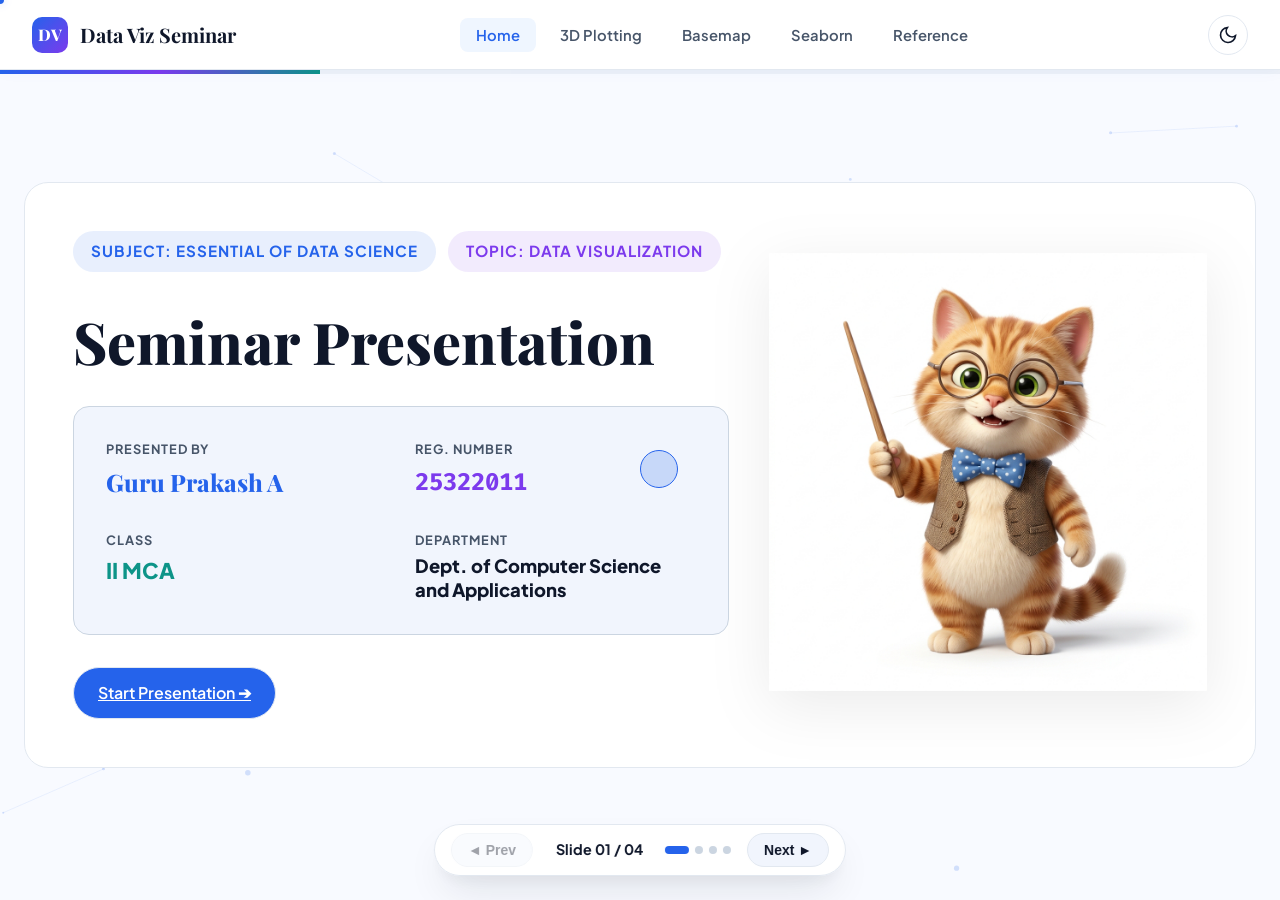
==== commit 8e0f95ea: "Optimize 3D plotting page loading and align Basemap code with matching output images" ====
--- a/index.html
+++ b/index.html
@@ -8,9 +8,9 @@
   <link rel="preconnect" href="https://fonts.googleapis.com">
   <link href="https://fonts.googleapis.com/css2?family=Inter:wght@400;500;600;700;800&family=Fira+Code:wght@400;500&display=swap" rel="stylesheet">
   <link rel="stylesheet" href="styles.css">
-  <script src="assets/js/plotly-2.27.0.min.js"></script>
-  <script src="assets/js/d3.v7.min.js"></script>
-  <script src="assets/js/prism.min.js"></script>
+  <script src="assets/js/plotly-2.27.0.min.js" defer></script>
+  <script src="assets/js/d3.v7.min.js" defer></script>
+  <script src="assets/js/prism.min.js" defer></script>
   <link rel="stylesheet" href="assets/css/prism-tomorrow.min.css">
 </head>
 <body>
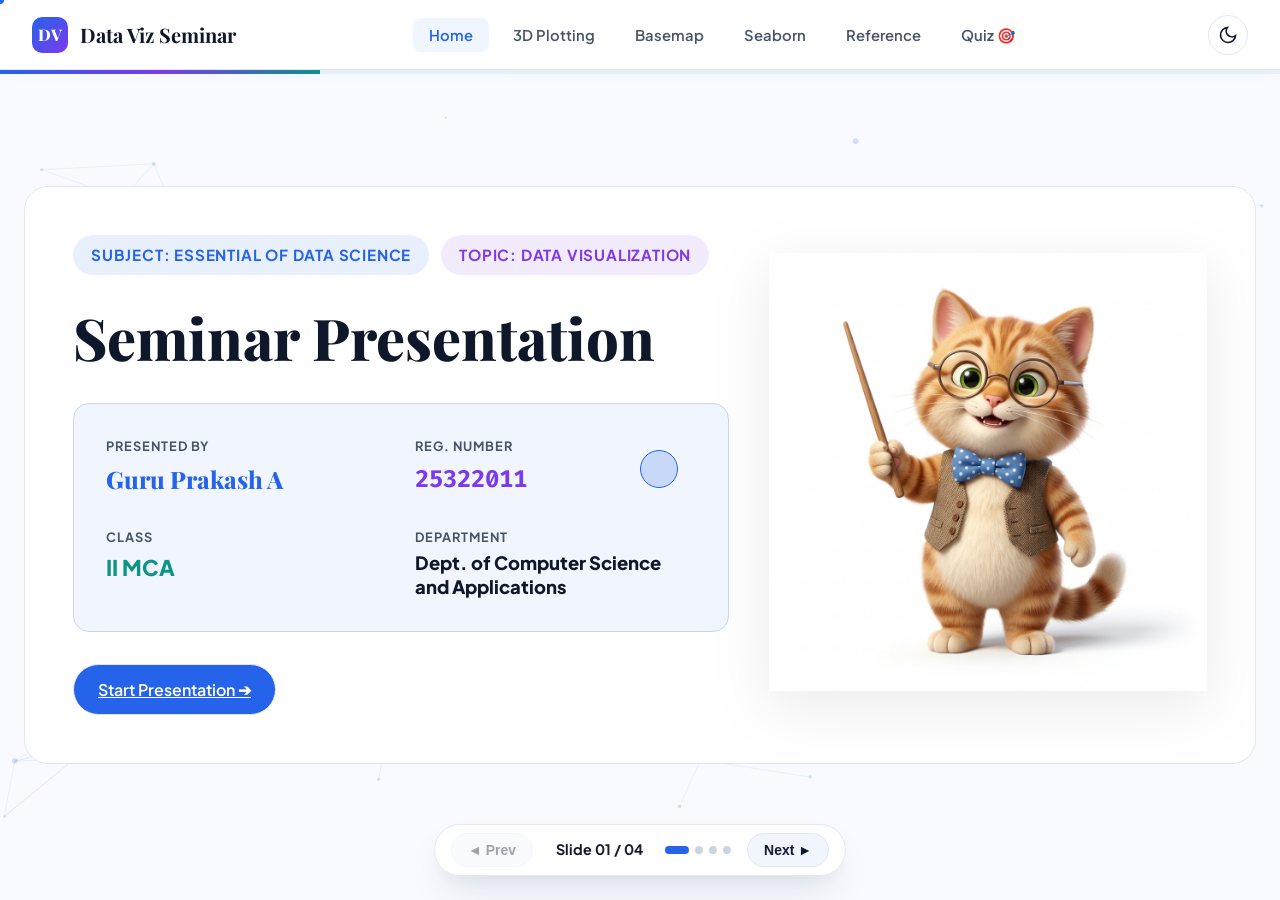
==== commit 8cce401c: "Add interactive seminar quiz arena with 40 questions, mobile QR scanner, answer checks, anti-skip lo" ====
--- a/index.html
+++ b/index.html
@@ -30,6 +30,7 @@
       <li><a href="basemap.html" class="nav-link">Basemap</a></li>
       <li><a href="seaborn.html" class="nav-link">Seaborn</a></li>
       <li><a href="reference.html" class="nav-link">Reference</a></li>
+      <li><a href="quiz.html" class="nav-link">Quiz 🎯</a></li>
     </ul>
     <div class="nav-actions">
       <button class="btn-icon" id="themeToggleBtn" aria-label="Toggle Theme">
--- a/styles.css
+++ b/styles.css
@@ -552,89 +552,77 @@
 .presentation-container { padding-top: 70px; min-height: 100vh; }
 
 /* ============================================================
-   DISTINCT SLIDE TRANSITION ANIMATIONS PER PAGE
+   CLEAN, RELIABLE SLIDE TRANSITIONS (NO MATRIX/PERSPECTIVE DISTORTION)
    ============================================================ */
 .slide-section {
   min-height: calc(100vh - 70px);
-  padding: 2.5rem 2rem 6rem;
-  display: none; flex-direction: column; justify-content: center;
-  max-width: 1300px; margin: 0 auto;
+  padding: 1.25rem 2rem 5rem;
+  display: none;
+  flex-direction: column;
+  justify-content: flex-start;
+  max-width: 1360px;
+  margin: 0 auto;
   opacity: 0;
-  transition: opacity 0.45s ease, transform 0.45s ease;
+  transition: opacity 0.25s ease-out;
 }
 
 .slide-section.active {
   display: flex !important;
   opacity: 1 !important;
-}
-
-/* Slide 1 Transition: Scale & Fade Entrance */
-.slide-section#slide-1.active {
-  animation: slideZoomFade 0.65s cubic-bezier(0.16, 1, 0.3, 1) forwards;
-}
-@keyframes slideZoomFade {
-  0% { opacity: 0; transform: scale(0.92) translateY(24px); }
-  100% { opacity: 1; transform: scale(1) translateY(0); }
-}
-
-/* Slide 2 Transition: Slide In From Right */
-.slide-section#slide-2.active {
-  animation: slideInRightAnim 0.65s cubic-bezier(0.16, 1, 0.3, 1) forwards;
-}
-@keyframes slideInRightAnim {
-  0% { opacity: 0; transform: translateX(60px) rotate(1deg); }
-  100% { opacity: 1; transform: translateX(0) rotate(0deg); }
-}
-
-/* Slide 3 Transition: 3D Flip In Y */
-.slide-section#slide-3.active {
-  animation: slideFlipYAnim 0.7s cubic-bezier(0.16, 1, 0.3, 1) forwards;
-}
-@keyframes slideFlipYAnim {
-  0% { opacity: 0; transform: perspective(1000px) rotateY(-12deg) translateY(30px); }
-  100% { opacity: 1; transform: perspective(1000px) rotateY(0deg) translateY(0); }
-}
-
-/* Slide 4 Transition: Upward Elastic Bounce */
-.slide-section#slide-4.active {
-  animation: slideBounceUpAnim 0.65s cubic-bezier(0.16, 1, 0.3, 1) forwards;
-}
-@keyframes slideBounceUpAnim {
-  0% { opacity: 0; transform: translateY(70px) scale(0.96); }
-  100% { opacity: 1; transform: translateY(0) scale(1); }
-}
-
-/* Slide 5 & Slide 8 Transition: Thank You Glow & Bounce */
-.slide-section#slide-5.active, .slide-section#slide-8.active {
-  animation: slideGlowBounceAnim 0.75s cubic-bezier(0.16, 1, 0.3, 1) forwards;
-}
-@keyframes slideGlowBounceAnim {
-  0% { opacity: 0; transform: scale(0.88) translateY(36px); }
-  60% { transform: scale(1.02) translateY(-6px); }
-  100% { opacity: 1; transform: scale(1) translateY(0); }
-}
-
-.slide-section.active {
-  opacity: 1 !important;
+  animation: slideFadeIn 0.25s ease-out forwards !important;
+}
+
+@keyframes slideFadeIn {
+  from { opacity: 0; }
+  to { opacity: 1; }
+}
+
+/* 3D Interactive Chart Canvas Containers — Fixed Height & Crisp Bounds */
+.chart-box {
+  width: 100% !important;
+  height: 315px !important;
+  min-height: 315px !important;
+  position: relative !important;
+  overflow: hidden !important;
+  border-radius: var(--radius-md);
+  margin: 0.25rem 0;
+  background: var(--bg-card);
+  border: 1px solid var(--border-light);
+  display: block !important;
+}
+
+.chart-box > div,
+.chart-box .plot-container,
+.chart-box .gl-container,
+.chart-box .svg-container,
+.chart-box canvas {
+  width: 100% !important;
+  height: 100% !important;
+}
+
+.interactive-card:has(.chart-box):hover,
+.interactive-card:has(#basemapD3Chart):hover,
+.interactive-card:has(#worldCitiesMapChart):hover {
+  transform: none !important;
 }
 
 .slide-badge {
   display: inline-flex; align-items: center; gap: 6px;
-  padding: 6px 14px; border-radius: var(--radius-full);
+  padding: 4px 12px; border-radius: var(--radius-full);
   background: var(--accent-primary-light); color: var(--accent-primary);
-  font-weight: 700; font-size: 0.825rem;
-  text-transform: uppercase; letter-spacing: 1px;
-  width: fit-content; margin-bottom: 0.75rem;
+  font-weight: 700; font-size: 0.775rem;
+  text-transform: uppercase; letter-spacing: 0.8px;
+  width: fit-content; margin-bottom: 0.35rem;
 }
 .slide-title {
   font-family: var(--font-heading);
-  font-size: clamp(2.2rem, 4vw, 3.5rem);
+  font-size: clamp(1.8rem, 2.5vw, 2.4rem);
   font-weight: 800; line-height: 1.15;
-  color: var(--text-main); margin-bottom: 0.75rem;
+  color: var(--text-main); margin-bottom: 0.35rem;
 }
 .slide-subtitle {
-  font-size: 1.05rem; color: var(--text-muted);
-  max-width: 850px; margin-bottom: 2rem; line-height: 1.8;
+  font-size: 0.95rem; color: var(--text-muted);
+  max-width: 950px; margin-bottom: 1rem; line-height: 1.5;
 }
 
 /* CARDS & GRIDS */
@@ -644,7 +632,7 @@
   gap: 1.75rem; margin: 1.5rem 0;
 }
 .card-grid-2col {
-  display: grid; grid-template-columns: 1fr 1fr; gap: 2rem;
+  display: grid; grid-template-columns: 1fr 1fr; gap: 1.75rem;
 }
 @media (max-width: 992px) {
   .card-grid-2col { grid-template-columns: 1fr; }
@@ -654,7 +642,7 @@
   background: var(--bg-card);
   border: 1px solid var(--border-light);
   border-radius: var(--radius-lg);
-  padding: 2rem;
+  padding: 1.25rem 1.5rem;
   box-shadow: var(--shadow-md);
   transition: all 0.3s cubic-bezier(0.16, 1, 0.3, 1);
 }
@@ -664,7 +652,7 @@
   border-color: rgba(37,99,235,0.2);
 }
 .card-header {
-  display: flex; align-items: center; justify-content: space-between; margin-bottom: 1rem;
+  display: flex; align-items: center; justify-content: space-between; margin-bottom: 0.6rem;
 }
 .card-title { font-size: 1.25rem; font-weight: 700; font-family: var(--font-heading); }
 
@@ -766,19 +754,11 @@
   padding: 2px 4px; border-radius: 3px; font-weight: 700;
 }
 
-/* CHART BOX & CONTROLS */
-.chart-box {
-  width: 100%; min-height: 360px;
-  background: #fafcff;
-  border-radius: var(--radius-md);
-  border: 1px solid var(--border-light);
-  position: relative; display: flex;
-  align-items: center; justify-content: center; overflow: hidden;
-}
+/* CONTROLS PANEL */
 .controls-panel {
-  display: flex; flex-wrap: wrap; gap: 1.25rem;
-  padding: 1.25rem; background: var(--bg-secondary);
-  border-radius: var(--radius-md); margin-bottom: 1.25rem;
+  display: flex; flex-wrap: wrap; gap: 0.85rem;
+  padding: 0.6rem 1rem; background: var(--bg-secondary);
+  border-radius: var(--radius-md); margin-bottom: 0.6rem;
   border: 1px solid var(--border-light);
 }
 .control-group {
@@ -1028,3 +1008,691 @@
   box-shadow: 0 2px 6px rgba(37,99,235,0.25);
 }
 
+/* ============================================================
+   INTERACTIVE QUIZ & SCANNER COMPONENT STYLES
+   ============================================================ */
+
+.quiz-app-card {
+  background: var(--bg-card);
+  border: 1px solid var(--border-light);
+  border-radius: var(--radius-xl);
+  box-shadow: var(--shadow-xl);
+  padding: clamp(1.5rem, 3vw, 2.5rem);
+  width: 100%;
+  max-width: 960px;
+  margin: 0 auto;
+  position: relative;
+  transition: all 0.3s ease;
+}
+
+[data-theme="dark"] .quiz-app-card {
+  background: var(--bg-card);
+  border-color: var(--border-subtle);
+  box-shadow: 0 20px 45px rgba(0, 0, 0, 0.45);
+}
+
+/* Top Control Bar */
+.quiz-top-bar {
+  display: flex;
+  justify-content: space-between;
+  align-items: center;
+  flex-wrap: wrap;
+  gap: 1rem;
+  margin-bottom: 1.25rem;
+}
+
+.quiz-category-pills {
+  display: flex;
+  flex-wrap: wrap;
+  gap: 6px;
+}
+
+.quiz-cat-pill {
+  background: var(--bg-secondary);
+  color: var(--text-muted);
+  border: 1px solid var(--border-light);
+  border-radius: var(--radius-full);
+  padding: 6px 14px;
+  font-size: 0.8rem;
+  font-weight: 700;
+  cursor: pointer;
+  transition: all 0.2s ease;
+  display: inline-flex;
+  align-items: center;
+  gap: 4px;
+}
+
+.quiz-cat-pill:hover {
+  background: var(--accent-primary-light);
+  color: var(--accent-primary);
+  border-color: var(--accent-primary);
+}
+
+.quiz-cat-pill.active {
+  background: var(--accent-primary);
+  color: white;
+  border-color: var(--accent-primary);
+  box-shadow: 0 2px 8px rgba(37, 99, 235, 0.3);
+}
+
+.quiz-cat-pill .pill-count {
+  opacity: 0.8;
+  font-size: 0.725rem;
+}
+
+/* Live Stats */
+.quiz-live-stats {
+  display: flex;
+  align-items: center;
+  gap: 10px;
+}
+
+.quiz-stat-pill {
+  display: inline-flex;
+  align-items: center;
+  gap: 6px;
+  background: var(--bg-secondary);
+  border: 1px solid var(--border-light);
+  border-radius: var(--radius-full);
+  padding: 5px 12px;
+  font-size: 0.85rem;
+  font-weight: 700;
+}
+
+.score-pill {
+  color: #10b981;
+  border-color: rgba(16, 185, 129, 0.3);
+  background: rgba(16, 185, 129, 0.08);
+}
+
+.progress-pill {
+  color: var(--accent-primary);
+  border-color: rgba(37, 99, 235, 0.3);
+  background: rgba(37, 99, 235, 0.08);
+}
+
+/* Progress Track */
+.quiz-progress-track {
+  width: 100%;
+  height: 6px;
+  background: var(--bg-secondary);
+  border-radius: var(--radius-full);
+  overflow: hidden;
+  margin-bottom: 1.75rem;
+}
+
+.quiz-progress-fill {
+  height: 100%;
+  background: linear-gradient(90deg, #2563eb, #7c3aed, #10b981);
+  border-radius: var(--radius-full);
+  transition: width 0.35s cubic-bezier(0.4, 0, 0.2, 1);
+}
+
+/* Question Header */
+.quiz-category-tag {
+  display: inline-block;
+  font-size: 0.775rem;
+  font-weight: 800;
+  text-transform: uppercase;
+  letter-spacing: 0.8px;
+  color: var(--accent-primary);
+  background: rgba(37, 99, 235, 0.1);
+  padding: 4px 12px;
+  border-radius: var(--radius-full);
+  margin-bottom: 0.75rem;
+}
+
+.quiz-question-title {
+  font-size: clamp(1.25rem, 2.5vw, 1.65rem);
+  font-weight: 800;
+  color: var(--text-main);
+  line-height: 1.35;
+  margin-bottom: 1.5rem;
+}
+
+/* Options Grid */
+.quiz-options-grid {
+  display: flex;
+  flex-direction: column;
+  gap: 10px;
+  margin-bottom: 1.5rem;
+}
+
+.quiz-option-btn {
+  width: 100%;
+  text-align: left;
+  background: var(--bg-secondary);
+  border: 1.5px solid var(--border-light);
+  border-radius: var(--radius-md);
+  padding: 14px 18px;
+  display: flex;
+  align-items: center;
+  gap: 14px;
+  cursor: pointer;
+  transition: all 0.2s cubic-bezier(0.4, 0, 0.2, 1);
+  color: var(--text-main);
+  font-family: var(--font-body);
+  font-size: 1rem;
+  font-weight: 600;
+  position: relative;
+}
+
+.quiz-option-btn:hover:not(:disabled) {
+  background: white;
+  border-color: var(--accent-primary);
+  transform: translateY(-1.5px);
+  box-shadow: var(--shadow-sm);
+}
+
+[data-theme="dark"] .quiz-option-btn:hover:not(:disabled) {
+  background: var(--bg-card-hover);
+  border-color: var(--accent-primary);
+}
+
+.quiz-option-btn:disabled {
+  cursor: default;
+}
+
+.option-letter {
+  display: flex;
+  align-items: center;
+  justify-content: center;
+  width: 32px;
+  height: 32px;
+  border-radius: 8px;
+  background: white;
+  border: 1px solid var(--border-light);
+  font-weight: 800;
+  font-size: 0.9rem;
+  color: var(--text-muted);
+  flex-shrink: 0;
+  transition: all 0.2s ease;
+}
+
+[data-theme="dark"] .option-letter {
+  background: var(--bg-card);
+  border-color: var(--border-subtle);
+  color: var(--text-muted);
+}
+
+.option-text {
+  flex-grow: 1;
+  line-height: 1.4;
+}
+
+.option-status-icon {
+  display: flex;
+  align-items: center;
+  justify-content: center;
+  width: 28px;
+  height: 28px;
+  flex-shrink: 0;
+}
+
+/* Correct Answer State */
+.quiz-option-btn.correct-answer {
+  background: rgba(16, 185, 129, 0.12) !important;
+  border-color: #10b981 !important;
+  color: #065f46 !important;
+  box-shadow: 0 0 16px rgba(16, 185, 129, 0.2);
+}
+
+[data-theme="dark"] .quiz-option-btn.correct-answer {
+  color: #34d399 !important;
+  background: rgba(16, 185, 129, 0.2) !important;
+}
+
+.quiz-option-btn.correct-answer .option-letter {
+  background: #10b981;
+  color: white;
+  border-color: #10b981;
+}
+
+.quiz-option-btn.correct-answer .option-status-icon {
+  color: #10b981;
+}
+
+/* Incorrect Answer State */
+.quiz-option-btn.incorrect-answer {
+  background: rgba(225, 29, 72, 0.1) !important;
+  border-color: #e11d48 !important;
+  color: #9f1239 !important;
+  box-shadow: 0 0 16px rgba(225, 29, 72, 0.15);
+}
+
+[data-theme="dark"] .quiz-option-btn.incorrect-answer {
+  color: #fb7185 !important;
+  background: rgba(225, 29, 72, 0.2) !important;
+}
+
+.quiz-option-btn.incorrect-answer .option-letter {
+  background: #e11d48;
+  color: white;
+  border-color: #e11d48;
+}
+
+.quiz-option-btn.incorrect-answer .option-status-icon {
+  color: #e11d48;
+}
+
+/* Explanation Box */
+.quiz-explanation-box {
+  padding: 1.15rem 1.35rem;
+  border-radius: var(--radius-md);
+  margin-bottom: 1.5rem;
+  animation: slideDownFade 0.3s ease-out forwards;
+}
+
+.quiz-explanation-box.correct-box {
+  background: rgba(16, 185, 129, 0.08);
+  border-left: 4px solid #10b981;
+  border: 1px solid rgba(16, 185, 129, 0.25);
+  border-left-width: 5px;
+}
+
+.quiz-explanation-box.incorrect-box {
+  background: rgba(225, 29, 72, 0.08);
+  border-left: 4px solid #e11d48;
+  border: 1px solid rgba(225, 29, 72, 0.25);
+  border-left-width: 5px;
+}
+
+.explanation-badge {
+  font-size: 0.9rem;
+  font-weight: 800;
+  margin-bottom: 0.35rem;
+}
+
+.quiz-explanation-box.correct-box .explanation-badge {
+  color: #059669;
+}
+
+.quiz-explanation-box.incorrect-box .explanation-badge {
+  color: #e11d48;
+}
+
+.explanation-text {
+  font-size: 0.925rem;
+  color: var(--text-muted);
+  line-height: 1.6;
+}
+
+/* Footer Dock & Next Button */
+.quiz-footer-dock {
+  display: flex;
+  flex-direction: column;
+  gap: 10px;
+  align-items: flex-end;
+}
+
+.quiz-lock-warning {
+  width: 100%;
+  background: rgba(217, 119, 6, 0.1);
+  border: 1px solid rgba(217, 119, 6, 0.3);
+  color: #b45309;
+  font-size: 0.85rem;
+  font-weight: 700;
+  padding: 8px 14px;
+  border-radius: var(--radius-sm);
+  display: flex;
+  align-items: center;
+  justify-content: center;
+}
+
+[data-theme="dark"] .quiz-lock-warning {
+  color: #f59e0b;
+}
+
+.quiz-next-btn {
+  background: linear-gradient(135deg, #2563eb, #1d4ed8);
+  color: white;
+  border: none;
+  border-radius: var(--radius-full);
+  padding: 12px 28px;
+  font-size: 1rem;
+  font-weight: 800;
+  cursor: pointer;
+  box-shadow: 0 4px 14px rgba(37, 99, 235, 0.3);
+  transition: all 0.2s cubic-bezier(0.4, 0, 0.2, 1);
+  display: inline-flex;
+  align-items: center;
+  gap: 8px;
+}
+
+.quiz-next-btn:disabled {
+  opacity: 0.45;
+  cursor: not-allowed;
+  filter: grayscale(0.6);
+  box-shadow: none;
+}
+
+.quiz-next-btn.unlocked {
+  opacity: 1;
+  filter: none;
+  cursor: pointer;
+  animation: pulseButton 1.5s infinite;
+}
+
+.quiz-next-btn.unlocked:hover {
+  transform: translateY(-2px);
+  box-shadow: 0 8px 24px rgba(37, 99, 235, 0.45);
+}
+
+/* Animations */
+@keyframes slideDownFade {
+  from {
+    opacity: 0;
+    transform: translateY(-8px);
+  }
+  to {
+    opacity: 1;
+    transform: translateY(0);
+  }
+}
+
+@keyframes pulseButton {
+  0%, 100% {
+    box-shadow: 0 4px 14px rgba(37, 99, 235, 0.3);
+  }
+  50% {
+    box-shadow: 0 4px 22px rgba(37, 99, 235, 0.6);
+  }
+}
+
+.shake-anim {
+  animation: shakeEffect 0.45s ease-in-out;
+}
+
+@keyframes shakeEffect {
+  0%, 100% { transform: translateX(0); }
+  20%, 60% { transform: translateX(-6px); }
+  40%, 80% { transform: translateX(6px); }
+}
+
+/* Result Dashboard Screen */
+.quiz-result-dashboard {
+  text-align: center;
+  padding: 1.5rem 0.5rem;
+}
+
+.result-badge-icon {
+  font-size: 3.5rem;
+  margin-bottom: 0.5rem;
+}
+
+.result-badge-tag {
+  display: inline-block;
+  padding: 6px 16px;
+  border-radius: var(--radius-full);
+  font-weight: 800;
+  font-size: 0.95rem;
+  margin-bottom: 1rem;
+}
+
+.result-title {
+  font-size: clamp(2rem, 4vw, 2.75rem);
+  font-weight: 800;
+  color: var(--text-main);
+  margin-bottom: 0.5rem;
+}
+
+.result-subtitle {
+  font-size: 1.05rem;
+  color: var(--text-muted);
+  max-width: 650px;
+  margin: 0 auto 2rem;
+  line-height: 1.6;
+}
+
+.result-score-circle {
+  width: 170px;
+  height: 170px;
+  border-radius: 50%;
+  background: linear-gradient(135deg, rgba(37,99,235,0.1), rgba(124,58,237,0.1));
+  border: 4px solid var(--accent-primary);
+  display: flex;
+  flex-direction: column;
+  align-items: center;
+  justify-content: center;
+  margin: 0 auto 2.5rem;
+  box-shadow: 0 10px 30px rgba(37, 99, 235, 0.2);
+}
+
+.result-percentage {
+  font-size: 2.8rem;
+  font-weight: 800;
+  color: var(--accent-primary);
+  font-family: var(--font-heading);
+}
+
+.result-score-detail {
+  font-size: 0.85rem;
+  font-weight: 700;
+  color: var(--text-muted);
+}
+
+.result-metrics-grid {
+  display: grid;
+  grid-template-columns: repeat(auto-fit, minmax(140px, 1fr));
+  gap: 1rem;
+  max-width: 750px;
+  margin: 0 auto 2.5rem;
+}
+
+.metric-box {
+  background: var(--bg-secondary);
+  border: 1px solid var(--border-light);
+  border-radius: var(--radius-md);
+  padding: 1.25rem 0.75rem;
+  display: flex;
+  flex-direction: column;
+  gap: 4px;
+}
+
+.metric-val {
+  font-size: 1.8rem;
+  font-weight: 800;
+}
+
+.metric-lbl {
+  font-size: 0.75rem;
+  font-weight: 700;
+  color: var(--text-muted);
+  text-transform: uppercase;
+  letter-spacing: 0.5px;
+}
+
+.result-actions-dock {
+  display: flex;
+  flex-wrap: wrap;
+  justify-content: center;
+  gap: 12px;
+  margin-bottom: 2rem;
+}
+
+.result-btn {
+  padding: 12px 24px;
+  border-radius: var(--radius-full);
+  font-size: 0.95rem;
+  font-weight: 800;
+  cursor: pointer;
+  transition: all 0.2s ease;
+  text-decoration: none;
+  display: inline-flex;
+  align-items: center;
+  gap: 6px;
+  border: 1px solid transparent;
+}
+
+.btn-retake {
+  background: var(--accent-primary);
+  color: white;
+  box-shadow: 0 4px 14px rgba(37,99,235,0.3);
+}
+
+.btn-retake:hover {
+  transform: translateY(-2px);
+  box-shadow: 0 6px 20px rgba(37,99,235,0.4);
+}
+
+.btn-review {
+  background: var(--bg-secondary);
+  color: var(--text-main);
+  border-color: var(--border-light);
+}
+
+.btn-review:hover {
+  background: white;
+  border-color: var(--accent-primary);
+  color: var(--accent-primary);
+}
+
+.btn-ref {
+  background: rgba(124, 58, 237, 0.1);
+  color: var(--accent-secondary);
+  border-color: rgba(124, 58, 237, 0.3);
+}
+
+.btn-ref:hover {
+  background: var(--accent-secondary);
+  color: white;
+}
+
+/* Detailed Review Accordion */
+.quiz-answers-review {
+  text-align: left;
+  border-top: 2px solid var(--border-light);
+  padding-top: 2rem;
+  margin-top: 1.5rem;
+}
+
+.review-heading {
+  font-size: 1.3rem;
+  font-weight: 800;
+  margin-bottom: 1.25rem;
+  color: var(--text-main);
+}
+
+.review-items-list {
+  display: flex;
+  flex-direction: column;
+  gap: 1rem;
+}
+
+.review-item-card {
+  border-radius: var(--radius-md);
+  padding: 1.25rem;
+  border: 1px solid var(--border-light);
+  background: var(--bg-secondary);
+}
+
+.review-item-card.item-correct {
+  border-left: 5px solid #10b981;
+}
+
+.review-item-card.item-incorrect {
+  border-left: 5px solid #e11d48;
+}
+
+.review-item-header {
+  display: flex;
+  justify-content: space-between;
+  align-items: center;
+  font-size: 0.8rem;
+  font-weight: 800;
+  margin-bottom: 0.5rem;
+}
+
+.item-correct .review-item-status {
+  color: #10b981;
+}
+
+.item-incorrect .review-item-status {
+  color: #e11d48;
+}
+
+.review-item-category {
+  color: var(--text-muted);
+}
+
+.review-item-question {
+  font-weight: 700;
+  font-size: 1rem;
+  color: var(--text-main);
+  margin-bottom: 0.75rem;
+}
+
+.review-item-options {
+  display: flex;
+  flex-direction: column;
+  gap: 4px;
+  font-size: 0.875rem;
+  margin-bottom: 0.6rem;
+}
+
+.review-choice {
+  padding: 6px 10px;
+  border-radius: 6px;
+}
+
+.choice-correct {
+  background: rgba(16, 185, 129, 0.1);
+  color: #065f46;
+}
+
+[data-theme="dark"] .choice-correct {
+  color: #34d399;
+}
+
+.choice-incorrect {
+  background: rgba(225, 29, 72, 0.1);
+  color: #9f1239;
+}
+
+[data-theme="dark"] .choice-incorrect {
+  color: #fb7185;
+}
+
+.correct-choice {
+  background: rgba(16, 185, 129, 0.15);
+  color: #047857;
+  font-weight: 700;
+}
+
+[data-theme="dark"] .correct-choice {
+  color: #6ee7b7;
+}
+
+.review-item-explanation {
+  font-size: 0.85rem;
+  color: var(--text-muted);
+  line-height: 1.5;
+  background: rgba(0,0,0,0.03);
+  padding: 8px 12px;
+  border-radius: 6px;
+}
+
+[data-theme="dark"] .review-item-explanation {
+  background: rgba(255,255,255,0.03);
+}
+
+/* Scanner Hero / Banner Card */
+.quiz-scanner-hero-card {
+  display: grid;
+  grid-template-columns: 1.4fr 0.6fr;
+  gap: 2rem;
+  align-items: center;
+  background: linear-gradient(135deg, rgba(37, 99, 235, 0.08), rgba(124, 58, 237, 0.08));
+  border: 1.5px solid rgba(37, 99, 235, 0.25);
+  border-radius: var(--radius-xl);
+  padding: 2rem 2.5rem;
+  margin-bottom: 2rem;
+}
+
+@media (max-width: 820px) {
+  .quiz-scanner-hero-card {
+    grid-template-columns: 1fr;
+    text-align: center;
+  }
+}
+
